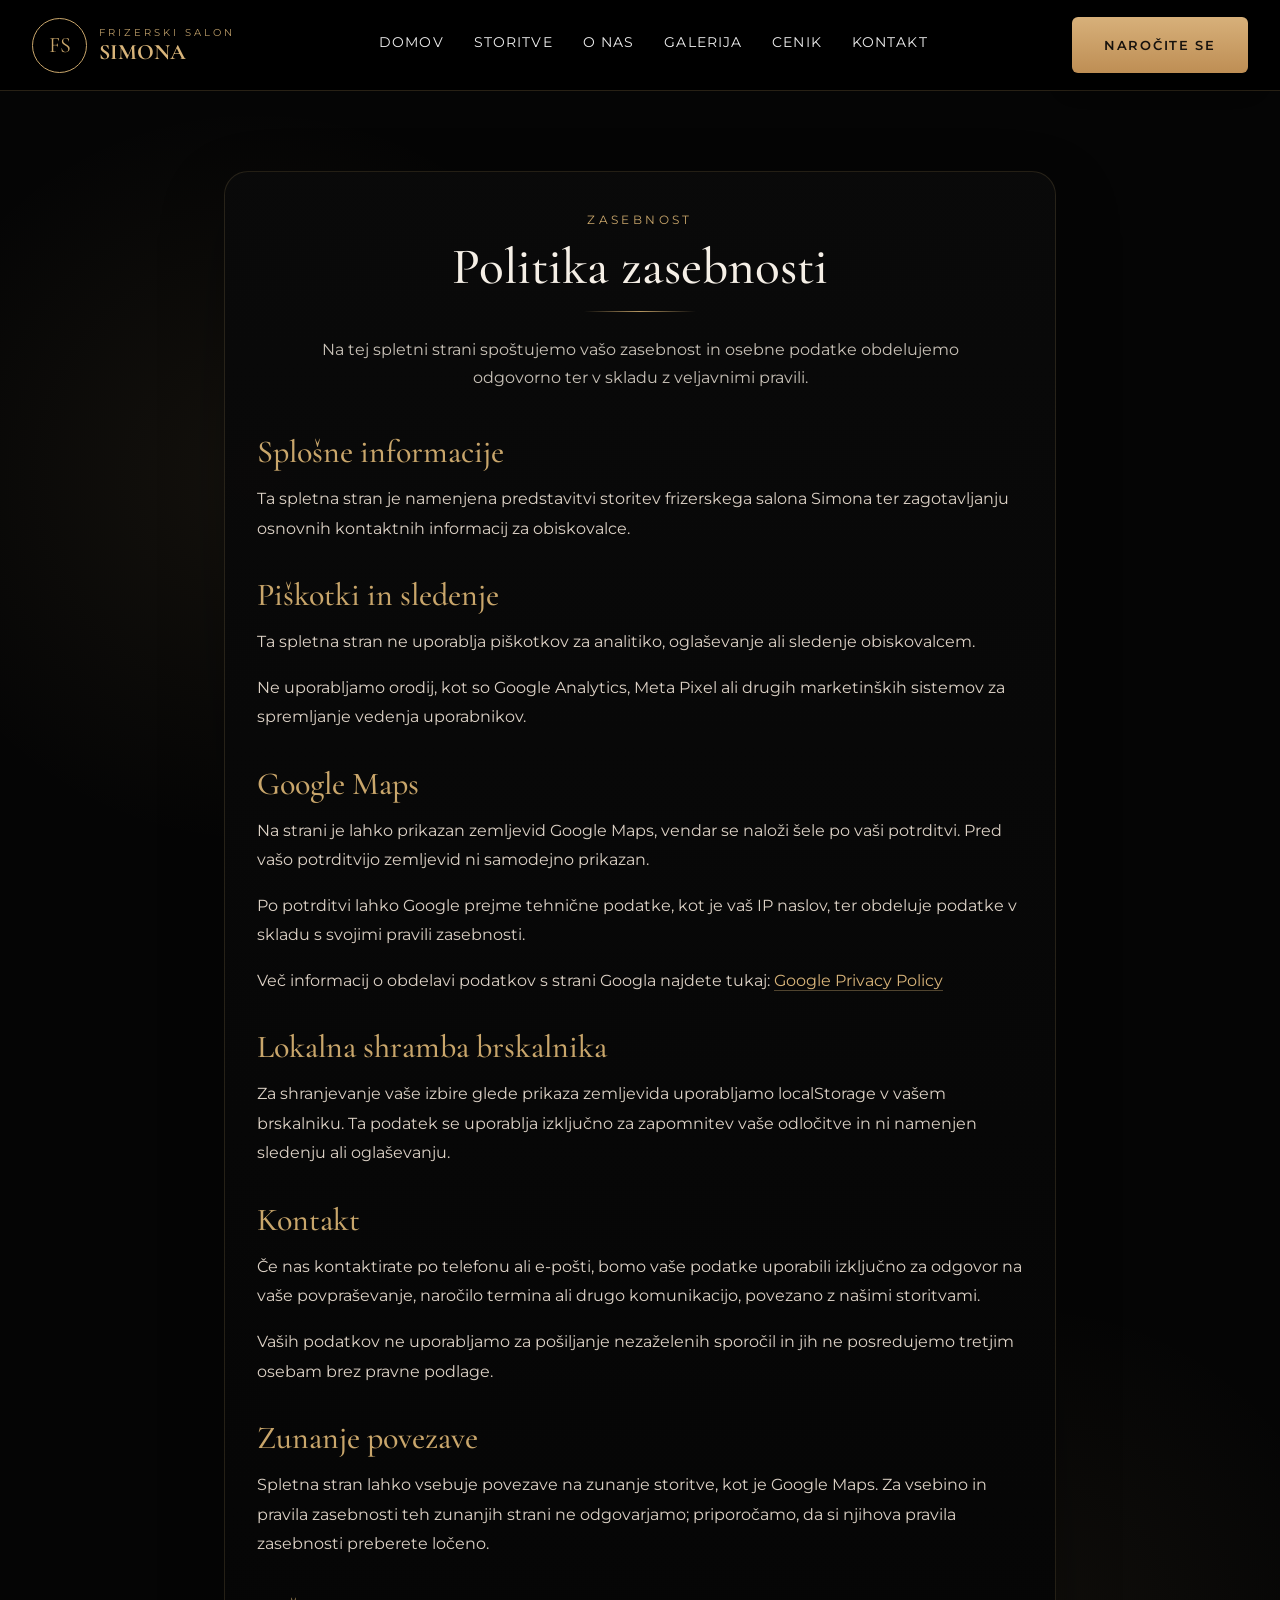
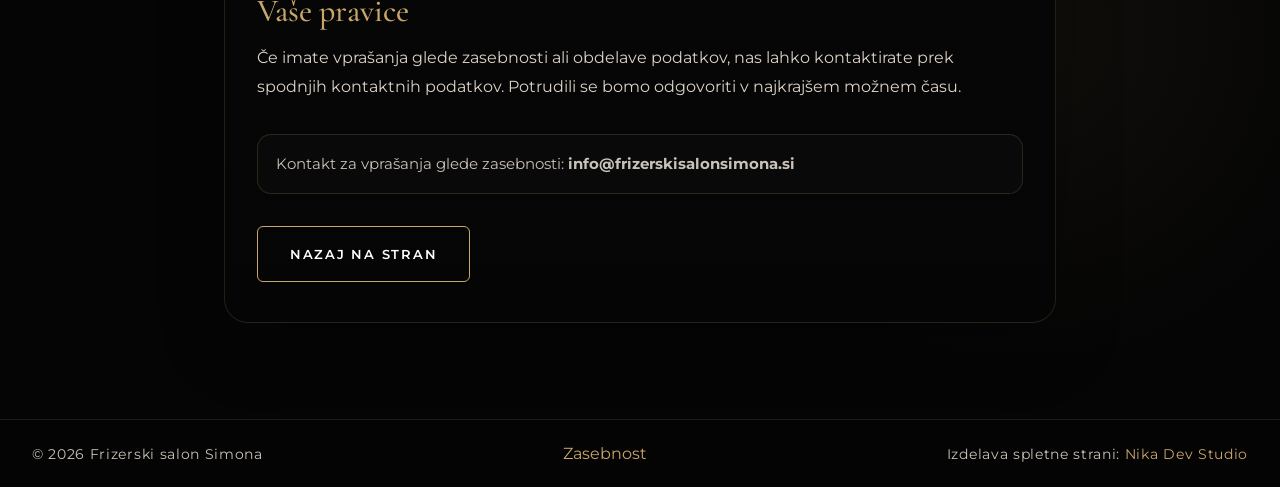
==== privacy.html @ 07d8bb1a "First upload First upload of Simona hairdresser" ====
<!doctype html>
<html lang="sl">
  <head>
    <meta charset="UTF-8" />
    <meta name="viewport" content="width=device-width, initial-scale=1.0" />
    <title>Politika zasebnosti | Frizerski salon Simona</title>
    <meta
      name="description"
      content="Politika zasebnosti spletne strani Frizerski salon Simona."
    />

    <link rel="stylesheet" href="styles.css" />

    <link rel="preconnect" href="https://fonts.googleapis.com" />
    <link rel="preconnect" href="https://fonts.gstatic.com" crossorigin />
    <link
      href="https://fonts.googleapis.com/css2?family=Cormorant+Garamond:wght@400;500;600;700&family=Montserrat:wght@400;500;600;700&family=Parisienne&display=swap"
      rel="stylesheet"
    />
  </head>

  <body>
    <header class="header">
      <div class="container header-inner">
        <a href="index.html#home" class="logo">
          <div class="logo-circle">FS</div>

          <div class="logo-text">
            <span>FRIZERSKI SALON</span>
            <strong>SIMONA</strong>
          </div>
        </a>

        <button
          class="menu-toggle"
          type="button"
          aria-label="Odpri meni"
          aria-expanded="false"
          aria-controls="mobile-menu"
        >
          <span></span>
          <span></span>
          <span></span>
        </button>

        <nav class="nav" aria-label="Glavna navigacija">
          <a href="index.html#home">DOMOV</a>
          <a href="index.html#services">STORITVE</a>
          <a href="index.html#about">O NAS</a>
          <a href="index.html#gallery">GALERIJA</a>
          <a href="index.html#pricing">CENIK</a>
          <a href="index.html#contact">KONTAKT</a>
        </nav>

        <a href="index.html#contact" class="btn btn-primary header-cta">
          <span>NAROČITE SE</span>
        </a>
      </div>

      <div class="mobile-menu" id="mobile-menu">
        <nav class="mobile-nav" aria-label="Mobilna navigacija">
          <a href="index.html#home">DOMOV</a>
          <a href="index.html#services">STORITVE</a>
          <a href="index.html#about">O NAS</a>
          <a href="index.html#gallery">GALERIJA</a>
          <a href="index.html#pricing">CENIK</a>
          <a href="index.html#contact">KONTAKT</a>
          <a href="index.html#contact" class="btn btn-primary mobile-menu-btn">
            <span>NAROČITE SE</span>
          </a>
        </nav>
      </div>
    </header>

    <main class="privacy-page">
      <div class="container">
        <div class="privacy-card">
          <p class="privacy-kicker">ZASEBNOST</p>
          <h1 class="privacy-title">Politika zasebnosti</h1>
          <div class="privacy-line"></div>

          <p class="privacy-intro">
            Na tej spletni strani spoštujemo vašo zasebnost in osebne podatke
            obdelujemo odgovorno ter v skladu z veljavnimi pravili.
          </p>

          <div class="privacy-content">
            <h2>Splošne informacije</h2>
            <p>
              Ta spletna stran je namenjena predstavitvi storitev frizerskega
              salona Simona ter zagotavljanju osnovnih kontaktnih informacij za
              obiskovalce.
            </p>

            <h2>Piškotki in sledenje</h2>
            <p>
              Ta spletna stran ne uporablja piškotkov za analitiko,
              oglaševanje ali sledenje obiskovalcem.
            </p>
            <p>
              Ne uporabljamo orodij, kot so Google Analytics, Meta Pixel ali
              drugih marketinških sistemov za spremljanje vedenja uporabnikov.
            </p>

            <h2>Google Maps</h2>
            <p>
              Na strani je lahko prikazan zemljevid Google Maps, vendar se
              naloži šele po vaši potrditvi. Pred vašo potrditvijo zemljevid ni
              samodejno prikazan.
            </p>
            <p>
              Po potrditvi lahko Google prejme tehnične podatke, kot je vaš IP
              naslov, ter obdeluje podatke v skladu s svojimi pravili
              zasebnosti.
            </p>
            <p>
              Več informacij o obdelavi podatkov s strani Googla najdete tukaj:
              <a
                href="https://policies.google.com/privacy"
                target="_blank"
                rel="noopener noreferrer"
              >
                Google Privacy Policy
              </a>
            </p>

            <h2>Lokalna shramba brskalnika</h2>
            <p>
              Za shranjevanje vaše izbire glede prikaza zemljevida uporabljamo
              localStorage v vašem brskalniku. Ta podatek se uporablja izključno
              za zapomnitev vaše odločitve in ni namenjen sledenju ali
              oglaševanju.
            </p>

            <h2>Kontakt</h2>
            <p>
              Če nas kontaktirate po telefonu ali e-pošti, bomo vaše podatke
              uporabili izključno za odgovor na vaše povpraševanje, naročilo
              termina ali drugo komunikacijo, povezano z našimi storitvami.
            </p>
            <p>
              Vaših podatkov ne uporabljamo za pošiljanje nezaželenih sporočil
              in jih ne posredujemo tretjim osebam brez pravne podlage.
            </p>

            <h2>Zunanje povezave</h2>
            <p>
              Spletna stran lahko vsebuje povezave na zunanje storitve, kot je
              Google Maps. Za vsebino in pravila zasebnosti teh zunanjih strani
              ne odgovarjamo; priporočamo, da si njihova pravila zasebnosti
              preberete ločeno.
            </p>

            <h2>Vaše pravice</h2>
            <p>
              Če imate vprašanja glede zasebnosti ali obdelave podatkov, nas
              lahko kontaktirate prek spodnjih kontaktnih podatkov. Potrudili se
              bomo odgovoriti v najkrajšem možnem času.
            </p>

            <div class="privacy-note">
              Kontakt za vprašanja glede zasebnosti:
              <strong>info@frizerskisalonsimona.si</strong>
            </div>

            <a href="index.html" class="btn outline privacy-back">
              NAZAJ NA STRAN
            </a>
          </div>
        </div>
      </div>
    </main>

    <footer class="footer">
      <div class="container footer-inner">
        <div class="footer-left">
          <span>© 2026 Frizerski salon Simona</span>
        </div>

        <div class="footer-center">
          <a href="privacy.html">Zasebnost</a>
        </div>

        <div class="footer-right">
          <span>
            Izdelava spletne strani:
            <a
              href="https://nikadevstudio.cz"
              target="_blank"
              rel="noopener noreferrer"
            >
              Nika Dev Studio
            </a>
          </span>
        </div>
      </div>
    </footer>

    <script src="script.js"></script>
  </body>
</html>
---- styles.css ----
* {
  margin: 0;
  padding: 0;
  box-sizing: border-box;
}

html {
  font-size: 16px;
  scroll-behavior: smooth;
}

body {
  background: #050505;
  color: #f5efe6;
  font-family: "Montserrat", sans-serif;
  overflow-x: hidden;
}

section {
  scroll-margin-top: 7rem;
}

/* CONTAINER */
.container {
  width: min(80rem, calc(100% - 4rem));
  margin: 0 auto;
}

/* HEADER */
.header {
  position: sticky;
  top: 0;
  background: rgba(0, 0, 0, 0.9);
  backdrop-filter: blur(0.625rem);
  z-index: 1000;
  border-bottom: 0.0625rem solid rgba(201, 166, 107, 0.2);
}

.header-inner {
  display: flex;
  align-items: center;
  justify-content: space-between;
  gap: 1.5rem;
  min-height: 5.625rem;
}

.logo {
  display: flex;
  align-items: center;
  gap: 0.75rem;
  text-decoration: none;
  color: inherit;
  flex-shrink: 0;
}

.logo-circle {
  width: 3.4375rem;
  height: 3.4375rem;
  border: 0.0625rem solid #c9a66b;
  border-radius: 50%;
  display: grid;
  place-items: center;
  color: #c9a66b;
  font-family: "Cormorant Garamond", serif;
  font-size: 1.375rem;
}

.logo-text span {
  display: block;
  font-size: 0.625rem;
  letter-spacing: 0.3em;
  color: #b99a66;
}

.logo-text strong {
  display: block;
  font-family: "Cormorant Garamond", serif;
  font-size: 1.375rem;
  color: #d8b47a;
}

/* NAV */
.nav {
  display: flex;
  align-items: center;
  gap: 1.875rem;
}

.nav a {
  position: relative;
  text-decoration: none;
  color: #eee;
  font-size: 0.875rem;
  letter-spacing: 0.08em;
  padding-bottom: 0.35rem;
  transition: color 0.3s ease;
}

.nav a::after {
  content: "";
  position: absolute;
  left: 0;
  bottom: 0;
  width: 100%;
  height: 0.0625rem;
  background: linear-gradient(
    to right,
    transparent 0%,
    rgba(201, 166, 107, 0.95) 50%,
    transparent 100%
  );
  transform: scaleX(0);
  transform-origin: center;
  transition: transform 0.3s ease;
}

.nav a:hover {
  color: #c9a66b;
}

.nav a:hover::after,
.nav a.active::after {
  transform: scaleX(1);
}

.nav a.active {
  color: #c9a66b;
}

/* HAMBURGER */
.menu-toggle {
  display: none;
  width: 3rem;
  height: 3rem;
  border: 0.0625rem solid rgba(201, 166, 107, 0.35);
  border-radius: 0.5rem;
  background: rgba(255, 255, 255, 0.02);
  cursor: pointer;
  flex-direction: column;
  align-items: center;
  justify-content: center;
  gap: 0.32rem;
  transition:
    border-color 0.3s ease,
    background 0.3s ease;
}

.menu-toggle:hover {
  border-color: rgba(201, 166, 107, 0.7);
  background: rgba(255, 255, 255, 0.04);
}

.menu-toggle span {
  display: block;
  width: 1.35rem;
  height: 0.125rem;
  background: #c9a66b;
  border-radius: 999px;
  transition:
    transform 0.3s ease,
    opacity 0.3s ease;
}

.menu-toggle.active span:nth-child(1) {
  transform: translateY(0.445rem) rotate(45deg);
}

.menu-toggle.active span:nth-child(2) {
  opacity: 0;
}

.menu-toggle.active span:nth-child(3) {
  transform: translateY(-0.445rem) rotate(-45deg);
}

/* MOBILE MENU */
.mobile-menu {
  display: none;
  max-height: 0;
  overflow: hidden;
  border-top: 0.0625rem solid rgba(201, 166, 107, 0.12);
  background: rgba(3, 3, 3, 0.98);
  transition: max-height 0.35s ease;
}

.mobile-menu.open {
  max-height: 32rem;
}

.mobile-nav {
  display: flex;
  flex-direction: column;
  gap: 0.3rem;
  padding: 1rem 2rem 1.5rem;
}

.mobile-nav a {
  text-decoration: none;
  color: #f5efe6;
  font-size: 0.9rem;
  letter-spacing: 0.08em;
  padding: 0.95rem 0;
  border-bottom: 0.0625rem solid rgba(201, 166, 107, 0.1);
  transition: color 0.3s ease;
}

.mobile-nav a:hover,
.mobile-nav a.active {
  color: #c9a66b;
}

.mobile-nav .mobile-menu-btn {
  margin-top: 0.8rem;
  border-bottom: none;
  width: 100%;
}

/* BUTTONS */
.btn {
  position: relative;
  display: inline-flex;
  align-items: center;
  justify-content: center;
  min-height: 3.5rem;
  padding: 0 2rem;
  border-radius: 0.375rem;
  text-decoration: none;
  font-size: 0.84rem;
  font-weight: 600;
  letter-spacing: 0.13em;
  overflow: hidden;
}

.btn-primary {
  background: linear-gradient(180deg, #d7b07a 0%, #be8e54 100%);
  color: #17120d;
  box-shadow: 0 0.625rem 1.5rem rgba(0, 0, 0, 0.35);
}

.btn-primary span {
  position: relative;
  z-index: 2;
}

.btn-primary::before {
  content: "";
  position: absolute;
  top: 0;
  left: -75%;
  width: 40%;
  height: 100%;
  background: linear-gradient(
    120deg,
    rgba(255, 255, 255, 0) 0%,
    rgba(255, 255, 255, 0.15) 35%,
    rgba(255, 255, 255, 0.55) 50%,
    rgba(255, 255, 255, 0.15) 65%,
    rgba(255, 255, 255, 0) 100%
  );
  transform: skewX(-20deg);
  z-index: 1;
  animation: shimmer 3s ease-in-out infinite;
}

.btn.outline {
  border: 0.0625rem solid #c9a66b;
  color: #fff;
  background: transparent;
}

.header-cta {
  flex-shrink: 0;
}

@keyframes shimmer {
  0% {
    left: -75%;
  }
  60% {
    left: 135%;
  }
  100% {
    left: 135%;
  }
}

/* HERO */
.hero {
  position: relative;
  min-height: calc(100vh - 5.625rem);
  display: flex;
  align-items: center;
  overflow: hidden;
  background:
    radial-gradient(
      circle at 70% 40%,
      rgba(201, 166, 107, 0.2),
      transparent 30%
    ),
    linear-gradient(90deg, #020202 0%, #050505 40%, #140a04 100%);
}

.hero-inner {
  position: relative;
  z-index: 3;
}

.hero-content {
  max-width: 40.625rem;
}

.kicker {
  color: #c9a66b;
  letter-spacing: 0.285em;
  font-size: 0.875rem;
  margin-bottom: 1.25rem;
}

.hero h1 {
  font-family: "Cormorant Garamond", serif;
  font-size: 6rem;
  line-height: 0.95;
  font-weight: 500;
}

.hero h1 span {
  display: block;
  font-family: "Parisienne", cursive;
  font-size: 5.4rem;
  color: #c9a66b;
  margin-top: 0.0625em;
}

.desc {
  margin: 1.238rem 0 1.619rem;
  color: #ccc;
  line-height: 1.7;
  font-size: 1.3125rem;
  max-width: 38.75rem;
}

.buttons {
  display: flex;
  gap: 1.25rem;
  flex-wrap: wrap;
}

/* IMAGE */
.hero-image-wrap {
  position: absolute;
  top: 0;
  right: 0;
  width: 100vw;
  height: 80vh;
  display: flex;
  justify-content: flex-end;
  align-items: flex-start;
  z-index: 1;
  pointer-events: none;
}

.hero-image {
  width: auto;
  height: 100%;
  object-fit: contain;
  object-position: right center;
  display: block;
  filter: drop-shadow(0 2.5rem 5.625rem rgba(0, 0, 0, 0.6));
}

.hero::after {
  content: "";
  position: absolute;
  inset: 0;
  background:
    linear-gradient(
      to right,
      #050505 0%,
      #050505 24%,
      rgba(5, 5, 5, 0.98) 36%,
      rgba(5, 5, 5, 0.92) 46%,
      rgba(5, 5, 5, 0.74) 56%,
      rgba(5, 5, 5, 0.46) 66%,
      rgba(5, 5, 5, 0.18) 78%,
      transparent 94%
    ),
    linear-gradient(
      to top,
      rgba(5, 5, 5, 1) 0%,
      rgba(5, 5, 5, 0.94) 10%,
      rgba(5, 5, 5, 0.72) 22%,
      rgba(5, 5, 5, 0.38) 38%,
      rgba(5, 5, 5, 0.12) 55%,
      transparent 72%
    );
  z-index: 2;
  pointer-events: none;
}

/* SERVICES */
.services {
  padding: 5.5rem 0 6rem;
  background: #050505;
}

.services-heading {
  text-align: center;
  margin-bottom: 3.5rem;
}

.section-kicker {
  color: #c9a66b;
  letter-spacing: 0.28em;
  font-size: 0.75rem;
  margin-bottom: 0.9rem;
}

.services-heading h2 {
  font-family: "Cormorant Garamond", serif;
  font-size: 3.1rem;
  font-weight: 500;
  color: #f5efe6;
  line-height: 1.1;
}

.section-line {
  width: 7rem;
  height: 0.0625rem;
  margin: 1rem auto 0;
  background: linear-gradient(
    to right,
    transparent 0%,
    rgba(201, 166, 107, 0.9) 50%,
    transparent 100%
  );
}

.services-grid {
  display: grid;
  grid-template-columns: repeat(4, minmax(0, 1fr));
  gap: 1.5rem;
}

.service-card {
  min-height: 20rem;
  padding: 2rem 1.5rem 1.5rem;
  border: 0.0625rem solid rgba(201, 166, 107, 0.35);
  border-radius: 0.875rem;
  background: linear-gradient(
    180deg,
    rgba(10, 10, 10, 0.96) 0%,
    rgba(5, 5, 5, 0.98) 100%
  );
  text-align: center;
  display: flex;
  flex-direction: column;
  align-items: center;
  justify-content: flex-start;
}

.service-icon {
  height: 4.5rem;
  display: flex;
  align-items: center;
  justify-content: center;
  margin-bottom: 1.6rem;
}

.service-icon svg {
  width: 3.2rem;
  height: auto;
  display: block;
  fill: none;
  stroke: #c9a66b;
  stroke-width: 4;
  stroke-linecap: round;
  stroke-linejoin: round;
}

.service-card:nth-child(3) .service-icon svg,
.service-card:nth-child(4) .service-icon svg {
  transform: scale(0.75);
}

.service-card:nth-child(4) .service-icon svg {
  stroke-width: 3;
  height: 5rem;
  width: auto;
}

.service-card h3 {
  min-height: 3.2rem;
  margin-bottom: 0.9rem;
  font-size: 1.05rem;
  letter-spacing: 0.08em;
  color: #f5efe6;
  line-height: 1.3;
}

.service-card p {
  color: #c9c2b8;
  font-size: 0.95rem;
  line-height: 1.65;
  max-width: 12rem;
  margin: 0 auto;
}

/* ABOUT */
.about {
  padding: 0 0 6rem;
  background:
    radial-gradient(
      circle at 85% 92%,
      rgba(201, 166, 107, 0.14),
      transparent 18%
    ),
    #050505;
}

.about-card {
  display: grid;
  grid-template-columns: minmax(0, 1.08fr) minmax(20rem, 0.92fr);
  gap: 2rem;
  align-items: center;
  padding: 1.5rem;
  border: 0.0625rem solid rgba(201, 166, 107, 0.16);
  border-radius: 1.5rem;
  background: linear-gradient(
    180deg,
    rgba(10, 10, 10, 0.94) 0%,
    rgba(5, 5, 5, 0.98) 100%
  );
  box-shadow: 0 1.5rem 4rem rgba(0, 0, 0, 0.28);
  overflow: hidden;
}

.about-media {
  position: relative;
  border: 0.0625rem solid rgba(201, 166, 107, 0.14);
  border-radius: 1.25rem;
  overflow: hidden;
  background: #0b0b0b;
  min-height: 24rem;
}

.about-photo {
  width: 100%;
  height: 100%;
  object-fit: cover;
  display: block;
}

.about-content {
  display: flex;
  flex-direction: column;
  justify-content: center;
  padding: 0.5rem 0.5rem 0.5rem 0;
}

.about-kicker {
  color: #c9a66b;
  letter-spacing: 0.28em;
  font-size: 0.75rem;
  margin-bottom: 0.85rem;
}

.about-title {
  font-family: "Cormorant Garamond", serif;
  font-size: 3rem;
  font-weight: 500;
  color: #f6ede2;
  line-height: 1.05;
  margin-bottom: 1rem;
}

.about-title span {
  display: block;
  margin-top: 0.18rem;
  font-family: "Parisienne", cursive;
  font-size: 2.45rem;
  color: #c9a66b;
}

.about-text {
  color: #c9c2b8;
  font-size: 1rem;
  line-height: 1.8;
  max-width: 28rem;
  margin-bottom: 1.35rem;
}

.about-list {
  list-style: none;
  margin-bottom: 1.6rem;
}

.about-list li {
  position: relative;
  padding-left: 1.4rem;
  margin-bottom: 0.7rem;
  color: #e7ddd1;
  font-size: 0.98rem;
  line-height: 1.5;
}

.about-list li::before {
  content: "✓";
  position: absolute;
  left: 0;
  top: 0;
  color: #c9a66b;
  font-weight: 700;
}

.about-signature span {
  display: block;
  font-family: "Parisienne", cursive;
  font-size: 3rem;
  color: #c9a66b;
  line-height: 1;
}

.about-signature small {
  display: block;
  margin-top: 0.35rem;
  font-size: 0.72rem;
  letter-spacing: 0.14em;
  text-transform: uppercase;
  color: rgba(245, 239, 230, 0.6);
}

/* GALLERY */
.gallery {
  padding: 4rem 0 5rem;
  background: #050505;
}

.gallery-heading {
  text-align: center;
  margin-bottom: 2.5rem;
}

.gallery-heading h2 {
  font-family: "Cormorant Garamond", serif;
  font-size: 2.8rem;
  font-weight: 500;
  color: #f5efe6;
  line-height: 1.1;
}

.gallery-grid {
  display: grid;
  grid-template-columns: repeat(4, minmax(0, 1fr));
  gap: 1.2rem;
}

.gallery-item {
  position: relative;
  border-radius: 1rem;
  overflow: hidden;
  background: #111;
  cursor: pointer;
}

.gallery-item img {
  width: 100%;
  height: 100%;
  aspect-ratio: 1 / 1;
  object-fit: cover;
  display: block;
  transition: transform 0.5s ease;
}

.gallery-item::after {
  content: "";
  position: absolute;
  inset: 0;
  background: linear-gradient(to top, rgba(0, 0, 0, 0.55), rgba(0, 0, 0, 0));
  opacity: 0;
  transition: opacity 0.4s ease;
}

.gallery-item:hover img {
  transform: scale(1.06);
}

.gallery-item:hover::after {
  opacity: 1;
}

/* PRICING */
.pricing {
  padding: 4rem 0 6rem;
  background:
    radial-gradient(
      circle at 20% 90%,
      rgba(201, 166, 107, 0.08),
      transparent 20%
    ),
    #050505;
}

.pricing-heading {
  text-align: center;
  margin-bottom: 2.5rem;
}

.pricing-heading h2 {
  font-family: "Cormorant Garamond", serif;
  font-size: 2.8rem;
  font-weight: 500;
  color: #f5efe6;
}

.pricing-intro {
  margin-top: 1rem;
  color: #c9c2b8;
  font-size: 1rem;
  line-height: 1.7;
  max-width: 32rem;
  margin-left: auto;
  margin-right: auto;
  text-align: center;
}

.pricing-card {
  max-width: 42rem;
  margin: 0 auto;
  padding: 2.5rem 2rem;
  border-radius: 1.5rem;
  border: 0.0625rem solid rgba(201, 166, 107, 0.18);
  background:
    radial-gradient(
      circle at 50% 0%,
      rgba(201, 166, 107, 0.08),
      transparent 60%
    ),
    linear-gradient(180deg, rgba(10, 10, 10, 0.96) 0%, rgba(5, 5, 5, 0.98) 100%);
  box-shadow: 0 1.5rem 4rem rgba(0, 0, 0, 0.3);
}

.pricing-group {
  margin-bottom: 2.2rem;
}

.pricing-group:last-child {
  margin-bottom: 0;
}

.pricing-group h3 {
  font-family: "Cormorant Garamond", serif;
  font-size: 1.4rem;
  font-weight: 500;
  color: #c9a66b;
  margin-bottom: 1rem;
  letter-spacing: 0.04em;
  position: relative;
}

.pricing-group h3::after {
  content: "";
  display: block;
  width: 3rem;
  height: 0.0625rem;
  background: rgba(201, 166, 107, 0.4);
  margin-top: 0.5rem;
}

.pricing-list {
  list-style: none;
}

.pricing-list li {
  display: flex;
  justify-content: space-between;
  align-items: center;
  gap: 1rem;
  padding: 0.8rem 0;
  border-bottom: 0.0625rem dashed rgba(201, 166, 107, 0.25);
}

.pricing-list li span:first-child {
  color: #f5efe6;
  font-size: 1rem;
}

.pricing-list li span:last-child {
  color: #c9a66b;
  font-weight: 600;
}

.pricing-list li:last-child {
  border-bottom: none;
}

/* CONTACT */
.contact {
  padding: 4rem 0 6rem;
  background:
    radial-gradient(
      circle at 85% 10%,
      rgba(201, 166, 107, 0.12),
      transparent 18%
    ),
    radial-gradient(
      circle at 15% 90%,
      rgba(201, 166, 107, 0.08),
      transparent 18%
    ),
    #050505;
}

.contact-heading {
  text-align: center;
  margin-bottom: 2.8rem;
}

.contact-heading h2 {
  font-family: "Cormorant Garamond", serif;
  font-size: 3rem;
  font-weight: 500;
  color: #f5efe6;
  line-height: 1.1;
}

.contact-intro {
  max-width: 42rem;
  margin: 1rem auto 0;
  color: #c9c2b8;
  font-size: 1rem;
  line-height: 1.75;
}

.contact-card {
  display: grid;
  grid-template-columns: minmax(18rem, 0.9fr) minmax(0, 1.1fr);
  gap: 1.5rem;
  align-items: stretch;
  padding: 1.5rem;
  border: 0.0625rem solid rgba(201, 166, 107, 0.16);
  border-radius: 1.5rem;
  background: linear-gradient(
    180deg,
    rgba(10, 10, 10, 0.94) 0%,
    rgba(5, 5, 5, 0.98) 100%
  );
  box-shadow: 0 1.5rem 4rem rgba(0, 0, 0, 0.28);
}

.contact-info {
  display: flex;
}

.contact-info-box {
  width: 100%;
  border: 0.0625rem solid rgba(201, 166, 107, 0.16);
  border-radius: 1.25rem;
  padding: 1.8rem 1.4rem;
  background: rgba(255, 255, 255, 0.015);
}

.contact-item {
  padding: 1.1rem 0;
  border-bottom: 0.0625rem dashed rgba(201, 166, 107, 0.22);
  text-align: center;
}

.contact-item:last-of-type {
  border-bottom: none;
  margin-bottom: 1.4rem;
}

.contact-item h3 {
  font-family: "Cormorant Garamond", serif;
  font-size: 2rem;
  font-weight: 500;
  color: #c9a66b;
  margin-bottom: 0.4rem;
}

.contact-item p,
.contact-item a {
  color: #f5efe6;
  font-size: 1rem;
  line-height: 1.7;
  text-decoration: none;
}

.contact-item a {
  transition: color 0.3s ease;
}

.contact-item a:hover {
  color: #c9a66b;
}

.contact-btn {
  width: 100%;
  justify-content: center;
}

.contact-map-wrap {
  min-height: 32rem;
  border-radius: 1.25rem;
  overflow: hidden;
  border: 0.0625rem solid rgba(201, 166, 107, 0.16);
  background: #111;
}

.contact-map {
  width: 100%;
  height: 100%;
  min-height: 32rem;
  border: 0;
  display: block;
}

/* TABLET */
@media (max-width: 75rem) {
  .hero h1 {
    font-size: 5rem;
  }

  .hero h1 span {
    font-size: 4.5rem;
  }

  .services-grid,
  .gallery-grid {
    grid-template-columns: repeat(2, minmax(0, 1fr));
  }

  .about-card,
  .contact-card {
    grid-template-columns: 1fr;
  }

  .about-content {
    padding: 0.25rem 0 0;
  }

  .about-text {
    max-width: 100%;
  }

  .contact-map-wrap,
  .contact-map {
    min-height: 26rem;
  }
}

/* MOBILE */
@media (max-width: 62rem) {
  .container {
    width: min(80rem, calc(100% - 2rem));
  }

  .header-inner {
    min-height: 5rem;
  }

  .nav,
  .header-cta {
    display: none;
  }

  .menu-toggle {
    display: inline-flex;
  }

  .mobile-menu {
    display: block;
  }

  .hero {
    min-height: auto;
    padding: 2rem 0 3rem;
  }

  .hero-inner {
    min-height: auto;
    padding-top: 2rem;
  }

  .hero-content {
    position: relative;
    z-index: 4;
    max-width: 100%;
    padding-top: 2rem;
  }

  .kicker {
    font-size: 0.9rem;
    letter-spacing: 0.22em;
    margin-bottom: 1rem;
    max-width: 16rem;
  }

  .hero h1 {
    font-size: 4rem;
    line-height: 0.95;
    max-width: 16rem;
  }

  .hero h1 span {
    font-size: 3.5rem;
    margin-top: 0.08em;
  }

  .desc {
    margin: 1rem 0 1.5rem;
    font-size: 1rem;
    line-height: 1.65;
    max-width: 16rem;
  }

  .buttons {
    display: flex;
    flex-direction: row;
    flex-wrap: nowrap;
    gap: 0.75rem;
    align-items: stretch;
  }

  .buttons .btn {
    flex: 1;
    min-width: 0;
    min-height: 3.3rem;
    padding: 0 1rem;
    font-size: 0.78rem;
    letter-spacing: 0.1em;
  }

  .hero-image-wrap {
    position: absolute;
    top: 1.5rem;
    right: -1.5rem;
    width: 82%;
    height: 34rem;
    justify-content: flex-end;
    align-items: flex-start;
    z-index: 1;
  }

  .hero-image {
    width: auto;
    height: 100%;
    max-width: none;
    object-fit: contain;
    object-position: right top;
  }

  .hero::after {
    background:
      linear-gradient(
        to right,
        #050505 0%,
        #050505 10%,
        rgba(5, 5, 5, 0.96) 28%,
        rgba(5, 5, 5, 0.8) 42%,
        rgba(5, 5, 5, 0.48) 58%,
        rgba(5, 5, 5, 0.12) 76%,
        transparent 100%
      ),
      linear-gradient(
        to top,
        rgba(5, 5, 5, 1) 0%,
        rgba(5, 5, 5, 0.9) 18%,
        rgba(5, 5, 5, 0.3) 55%,
        transparent 100%
      );
  }

  .services {
    padding: 3.5rem 0 4rem;
  }

  .services-heading {
    margin-bottom: 2rem;
  }

  .services-heading h2,
  .gallery-heading h2,
  .pricing-heading h2,
  .contact-heading h2 {
    font-size: 2.4rem;
  }

  .services-grid {
    grid-template-columns: repeat(2, minmax(0, 1fr));
    gap: 1rem;
  }

  .service-card {
    min-height: 17.5rem;
    padding: 1.4rem 1rem 1rem;
  }

  .service-card h3 {
    min-height: auto;
    font-size: 0.95rem;
    margin-bottom: 0.7rem;
  }

  .service-card p {
    font-size: 0.9rem;
    line-height: 1.5;
    max-width: 100%;
  }

  .about {
    padding: 0 0 4rem;
  }

  .about-card,
  .contact-card,
  .pricing-card {
    padding: 1rem;
    border-radius: 1.2rem;
  }

  .about-media {
    min-height: 18rem;
    border-radius: 1rem;
  }

  .about-title {
    font-size: 2.35rem;
  }

  .about-title span {
    font-size: 1.95rem;
  }

  .about-text {
    font-size: 0.96rem;
    line-height: 1.7;
  }

  .about-list li {
    font-size: 0.94rem;
  }

  .gallery-grid {
    grid-template-columns: repeat(2, minmax(0, 1fr));
    gap: 0.9rem;
  }

  .pricing-card {
    padding: 2rem 1.5rem;
  }

  .pricing-list li {
    align-items: flex-start;
  }

  .contact {
    padding: 3.5rem 0 4rem;
  }

  .contact-heading {
    margin-bottom: 2rem;
  }

  .contact-info-box {
    padding: 1.4rem 1rem;
  }

  .contact-item h3 {
    font-size: 1.7rem;
  }

  .contact-item p,
  .contact-item a {
    font-size: 0.95rem;
  }

  .contact-map-wrap,
  .contact-map {
    min-height: 22rem;
  }
}

@media (max-width: 30rem) {
  .hero h1 {
    font-size: 3.4rem;
    max-width: 14rem;
  }

  .hero h1 span {
    font-size: 3rem;
  }

  .desc {
    max-width: 14rem;
    font-size: 0.95rem;
  }

  .hero-image-wrap {
    top: 2.2rem;
    right: -2.5rem;
    width: 88%;
    height: 29rem;
  }

  .buttons .btn {
    min-height: 3.1rem;
    font-size: 0.72rem;
    padding: 0 0.8rem;
  }

  .services-grid,
  .gallery-grid {
    gap: 0.8rem;
  }

  .service-card {
    min-height: 16.5rem;
    padding: 1.2rem 0.85rem 0.9rem;
  }

  .service-icon {
    height: 3.8rem;
    margin-bottom: 1rem;
  }

  .service-icon svg {
    width: 2.7rem;
  }

  .service-card:nth-child(4) .service-icon svg {
    height: 4.2rem;
  }

  .service-card h3 {
    font-size: 0.88rem;
  }

  .service-card p {
    font-size: 0.82rem;
  }

  .about-card {
    padding: 0.85rem;
  }

  .about-media {
    min-height: 14rem;
  }

  .about-title {
    font-size: 2rem;
  }

  .about-title span {
    font-size: 1.7rem;
  }

  .about-signature span {
    font-size: 1.8rem;
  }

  .gallery {
    padding: 3rem 0 3.5rem;
  }

  .gallery-heading {
    margin-bottom: 2rem;
  }

  .gallery-heading h2,
  .pricing-heading h2,
  .contact-heading h2 {
    font-size: 2rem;
  }

  .pricing-card {
    padding: 1.5rem 1rem;
  }

  .pricing-list li {
    font-size: 0.9rem;
    flex-direction: column;
    align-items: flex-start;
  }

  .contact {
    padding: 3rem 0 3.5rem;
  }

  .contact-intro {
    font-size: 0.94rem;
  }

  .contact-item h3 {
    font-size: 1.5rem;
  }

  .contact-map-wrap,
  .contact-map {
    min-height: 18rem;
  }

  .logo-text span {
    font-size: 0.54rem;
  }

  .logo-text strong {
    font-size: 1.18rem;
  }
}

.map-consent {
  width: 100%;
  min-height: 32rem;
  display: flex;
  align-items: center;
  justify-content: center;
  padding: 2rem;
  background:
    radial-gradient(
      circle at 50% 20%,
      rgba(201, 166, 107, 0.12),
      transparent 35%
    ),
    linear-gradient(180deg, rgba(12, 12, 12, 0.96) 0%, rgba(6, 6, 6, 0.98) 100%);
}

.map-consent-inner {
  max-width: 30rem;
  text-align: center;
}

.map-consent-kicker {
  color: #c9a66b;
  letter-spacing: 0.28em;
  font-size: 0.72rem;
  margin-bottom: 0.85rem;
}

.map-consent h3 {
  font-family: "Cormorant Garamond", serif;
  font-size: 2.1rem;
  font-weight: 500;
  color: #f5efe6;
  line-height: 1.1;
  margin-bottom: 1rem;
}

.map-consent-text {
  color: #c9c2b8;
  font-size: 0.98rem;
  line-height: 1.75;
  margin-bottom: 1.5rem;
}

.map-consent-actions {
  display: flex;
  gap: 0.9rem;
  justify-content: center;
  flex-wrap: wrap;
}

@media (max-width: 62rem) {
  .map-consent {
    min-height: 22rem;
    padding: 1.5rem 1rem;
  }

  .map-consent h3 {
    font-size: 1.8rem;
  }

  .map-consent-text {
    font-size: 0.94rem;
  }
}

@media (max-width: 30rem) {
  .map-consent {
    min-height: 18rem;
  }

  .map-consent h3 {
    font-size: 1.55rem;
  }

  .map-consent-actions {
    flex-direction: column;
  }

  .map-consent-actions .btn {
    width: 100%;
  }
}

/* =========================
   FOOTER
========================= */

.footer {
  padding: 1.5rem 0;
  border-top: 0.0625rem solid rgba(201, 166, 107, 0.15);
  background: rgba(5, 5, 5, 0.95);
}

.footer-inner {
  display: flex;
  align-items: center;
  justify-content: space-between;
  gap: 1rem;
  flex-wrap: wrap;
}

/* TEXT */
.footer span {
  color: #c9c2b8;
  font-size: 0.85rem;
  letter-spacing: 0.05em;
}

/* LINKS */
.footer a {
  color: #c9a66b;
  text-decoration: none;
  position: relative;
  transition: color 0.3s ease;
}

.footer a::after {
  content: "";
  position: absolute;
  left: 0;
  bottom: -0.15rem;
  width: 100%;
  height: 0.0625rem;
  background: rgba(201, 166, 107, 0.6);
  transform: scaleX(0);
  transform-origin: left;
  transition: transform 0.3s ease;
}

.footer a:hover {
  color: #f0c98c;
}

.footer a:hover::after {
  transform: scaleX(1);
}

/* MOBILE */
@media (max-width: 62rem) {
  .footer-inner {
    flex-direction: column;
    text-align: center;
    gap: 0.6rem;
  }
}

/* =========================
   PRIVACY POLICY PAGE
========================= */

.privacy-page {
  padding: 5rem 0 6rem;
  background:
    radial-gradient(
      circle at 20% 20%,
      rgba(201, 166, 107, 0.08),
      transparent 20%
    ),
    radial-gradient(
      circle at 80% 80%,
      rgba(201, 166, 107, 0.06),
      transparent 18%
    ),
    #050505;
}

.privacy-card {
  max-width: 52rem;
  margin: 0 auto;
  padding: 2.5rem 2rem;
  border: 0.0625rem solid rgba(201, 166, 107, 0.16);
  border-radius: 1.5rem;
  background: linear-gradient(
    180deg,
    rgba(10, 10, 10, 0.95) 0%,
    rgba(5, 5, 5, 0.98) 100%
  );
  box-shadow: 0 1.5rem 4rem rgba(0, 0, 0, 0.28);
}

.privacy-kicker {
  color: #c9a66b;
  letter-spacing: 0.28em;
  font-size: 0.75rem;
  margin-bottom: 0.9rem;
  text-align: center;
}

.privacy-title {
  font-family: "Cormorant Garamond", serif;
  font-size: 3.2rem;
  font-weight: 500;
  color: #f5efe6;
  line-height: 1.05;
  text-align: center;
  margin-bottom: 1rem;
}

.privacy-line {
  width: 7rem;
  height: 0.0625rem;
  margin: 0 auto 1.5rem;
  background: linear-gradient(
    to right,
    transparent 0%,
    rgba(201, 166, 107, 0.9) 50%,
    transparent 100%
  );
}

.privacy-intro {
  max-width: 40rem;
  margin: 0 auto 2.5rem;
  text-align: center;
  color: #c9c2b8;
  font-size: 1rem;
  line-height: 1.75;
}

.privacy-content h2 {
  font-family: "Cormorant Garamond", serif;
  font-size: 2rem;
  font-weight: 500;
  color: #c9a66b;
  margin-top: 2rem;
  margin-bottom: 0.8rem;
}

.privacy-content h2:first-of-type {
  margin-top: 0;
}

.privacy-content p {
  color: #ddd2c6;
  font-size: 1rem;
  line-height: 1.85;
  margin-bottom: 1rem;
}

.privacy-content a {
  color: #d8b47a;
  text-decoration: none;
  border-bottom: 0.0625rem solid rgba(216, 180, 122, 0.35);
  transition:
    color 0.3s ease,
    border-color 0.3s ease;
}

.privacy-content a:hover {
  color: #f0c98c;
  border-color: rgba(240, 201, 140, 0.7);
}

.privacy-content ul {
  list-style: none;
  margin: 1rem 0 1.2rem;
  padding: 0;
}

.privacy-content li {
  position: relative;
  padding-left: 1.4rem;
  margin-bottom: 0.7rem;
  color: #ddd2c6;
  font-size: 1rem;
  line-height: 1.7;
}

.privacy-content li::before {
  content: "•";
  position: absolute;
  left: 0;
  top: 0;
  color: #c9a66b;
  font-size: 1.1rem;
  line-height: 1.4;
}

.privacy-note {
  margin-top: 2rem;
  padding: 1rem 1.1rem;
  border: 0.0625rem solid rgba(201, 166, 107, 0.18);
  border-radius: 0.875rem;
  background: rgba(255, 255, 255, 0.02);
  color: #c9c2b8;
  font-size: 0.95rem;
  line-height: 1.75;
}

.privacy-back {
  display: inline-flex;
  align-items: center;
  justify-content: center;
  margin-top: 2rem;
}

/* TABLET */
@media (max-width: 62rem) {
  .privacy-page {
    padding: 3.5rem 0 4rem;
  }

  .privacy-card {
    padding: 2rem 1.5rem;
    border-radius: 1.2rem;
  }

  .privacy-title {
    font-size: 2.5rem;
  }

  .privacy-content h2 {
    font-size: 1.7rem;
  }

  .privacy-content p,
  .privacy-content li,
  .privacy-intro {
    font-size: 0.96rem;
  }
}

/* MOBILE */
@media (max-width: 30rem) {
  .privacy-page {
    padding: 3rem 0 3.5rem;
  }

  .privacy-card {
    padding: 1.5rem 1rem;
  }

  .privacy-title {
    font-size: 2rem;
  }

  .privacy-content h2 {
    font-size: 1.5rem;
  }

  .privacy-intro,
  .privacy-content p,
  .privacy-content li,
  .privacy-note {
    font-size: 0.92rem;
    line-height: 1.7;
  }

  .privacy-back {
    width: 100%;
  }
}
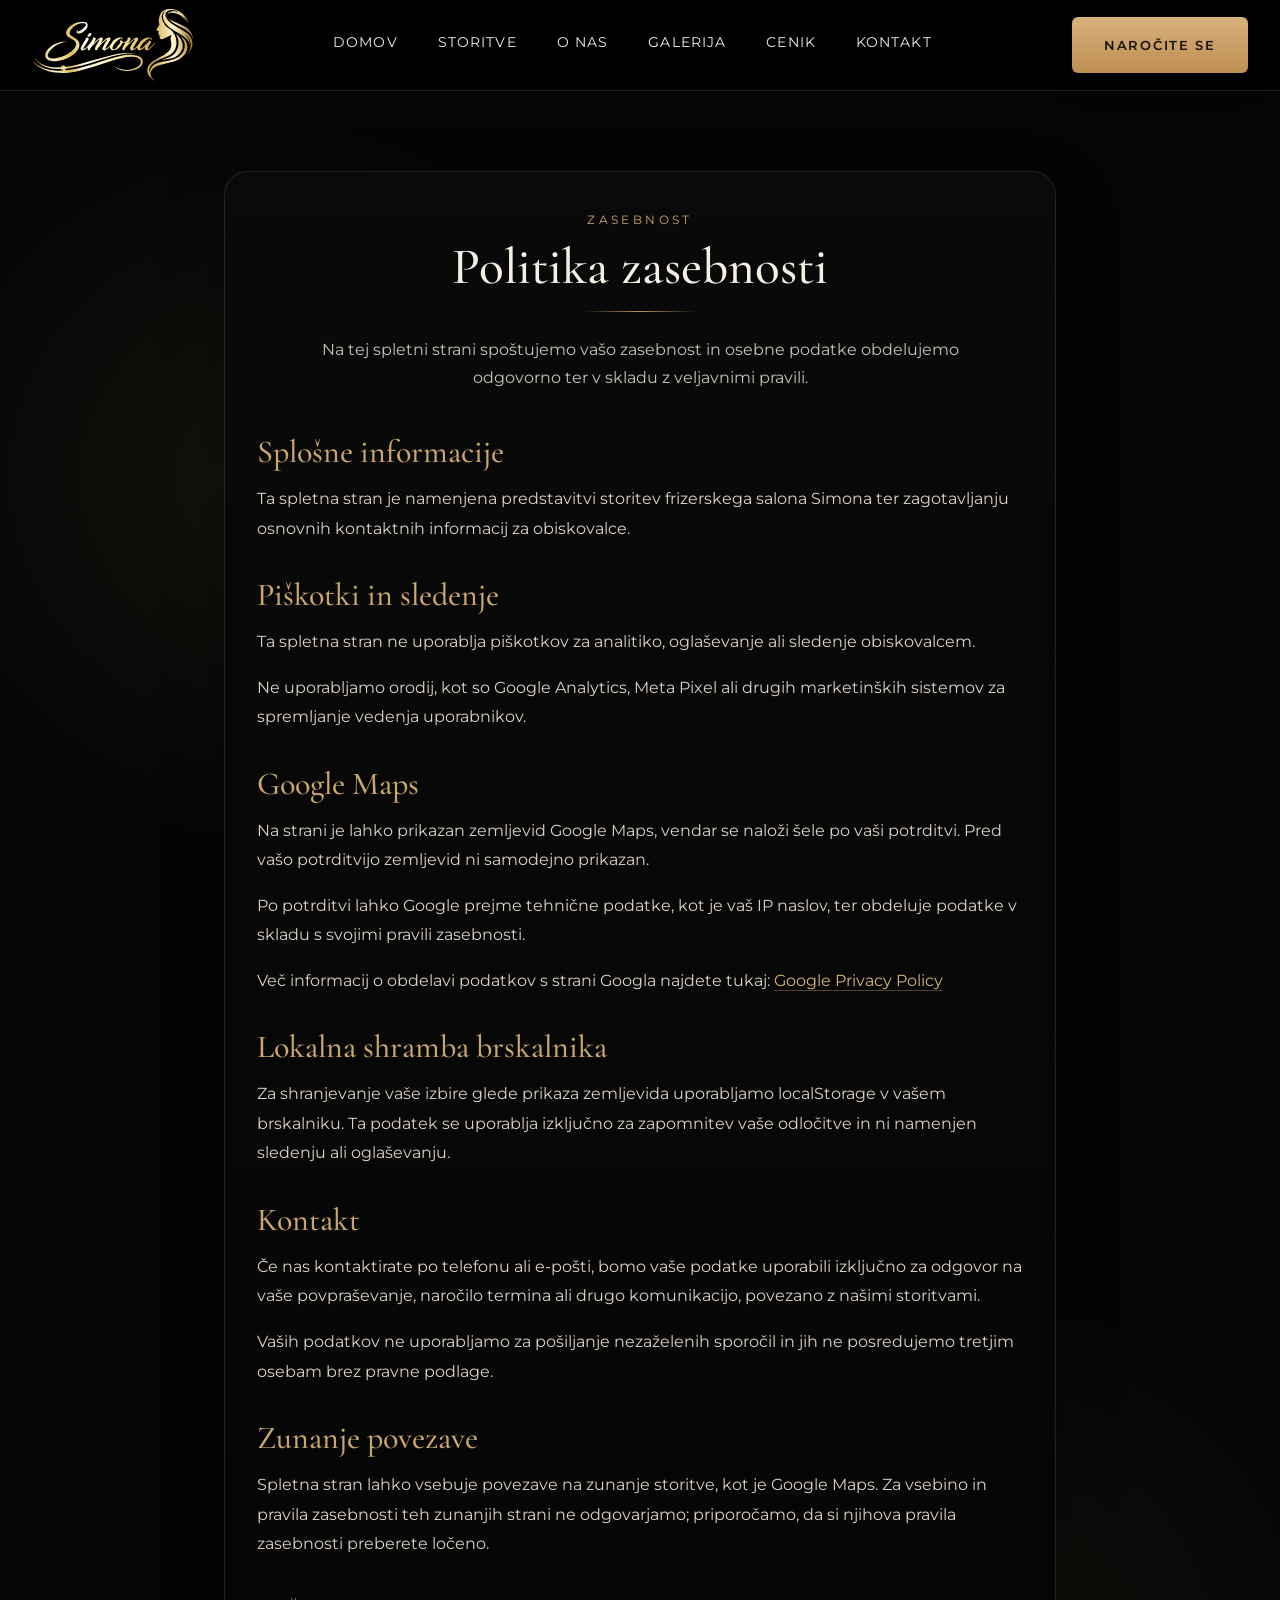
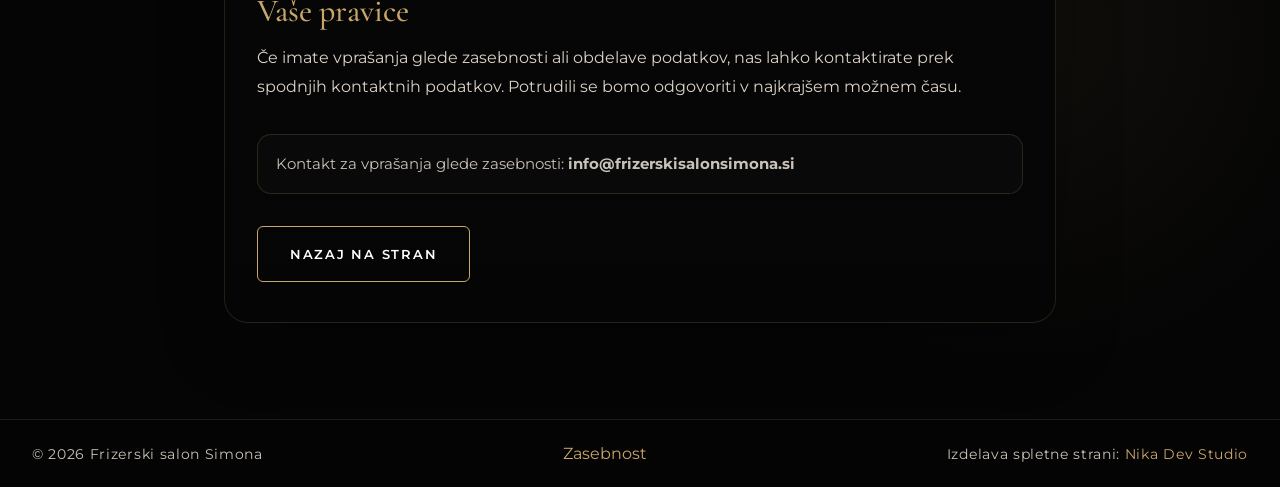
==== commit 175ea343: "add logo Simona html" ====
--- a/privacy.html
+++ b/privacy.html
@@ -22,14 +22,13 @@
   <body>
     <header class="header">
       <div class="container header-inner">
-        <a href="index.html#home" class="logo">
-          <div class="logo-circle">FS</div>
-
-          <div class="logo-text">
-            <span>FRIZERSKI SALON</span>
-            <strong>SIMONA</strong>
-          </div>
-        </a>
+        <a href="#home" class="logo" aria-label="Frizerski salon Simona">
+  <img
+    src="obrazky/logo-simona.svg"
+    alt="Frizerski salon Simona"
+    class="logo-image"
+  />
+</a>
 
         <button
           class="menu-toggle"
@@ -185,7 +184,7 @@
           <span>
             Izdelava spletne strani:
             <a
-              href="https://nikadevstudio.cz"
+              href="https://nikadevstudio.si"
               target="_blank"
               rel="noopener noreferrer"
             >
--- a/styles.css
+++ b/styles.css
@@ -47,43 +47,23 @@
 .logo {
   display: flex;
   align-items: center;
-  gap: 0.75rem;
   text-decoration: none;
   color: inherit;
   flex-shrink: 0;
 }
 
-.logo-circle {
-  width: 3.4375rem;
-  height: 3.4375rem;
-  border: 0.0625rem solid #c9a66b;
-  border-radius: 50%;
-  display: grid;
-  place-items: center;
-  color: #c9a66b;
-  font-family: "Cormorant Garamond", serif;
-  font-size: 1.375rem;
-}
-
-.logo-text span {
+.logo-image {
   display: block;
-  font-size: 0.625rem;
-  letter-spacing: 0.3em;
-  color: #b99a66;
-}
-
-.logo-text strong {
-  display: block;
-  font-family: "Cormorant Garamond", serif;
-  font-size: 1.375rem;
-  color: #d8b47a;
-}
+  height: 4.5rem;
+  width: auto;
+}
+
 
 /* NAV */
 .nav {
   display: flex;
   align-items: center;
-  gap: 1.875rem;
+  gap: 2.5rem;
 }
 
 .nav a {
@@ -1301,12 +1281,8 @@
     min-height: 18rem;
   }
 
-  .logo-text span {
-    font-size: 0.54rem;
-  }
-
-  .logo-text strong {
-    font-size: 1.18rem;
+   .logo-image {
+    height: 2.8rem;
   }
 }
 
@@ -1374,6 +1350,32 @@
   .map-consent-text {
     font-size: 0.94rem;
   }
+
+  .hero-image-wrap {
+  display: none;
+}
+
+/* místo obrázku přidáme "luxusní smouhu" */
+.hero {
+  background:
+    radial-gradient(
+      circle at 70% 30%,
+      rgba(201, 166, 107, 0.25),
+      transparent 40%
+    ),
+    radial-gradient(
+      circle at 90% 80%,
+      rgba(201, 166, 107, 0.12),
+      transparent 50%
+    ),
+    linear-gradient(
+      120deg,
+      #050505 0%,
+      #0a0603 40%,
+      #140a04 100%
+    );
+}
+
 }
 
 @media (max-width: 30rem) {
